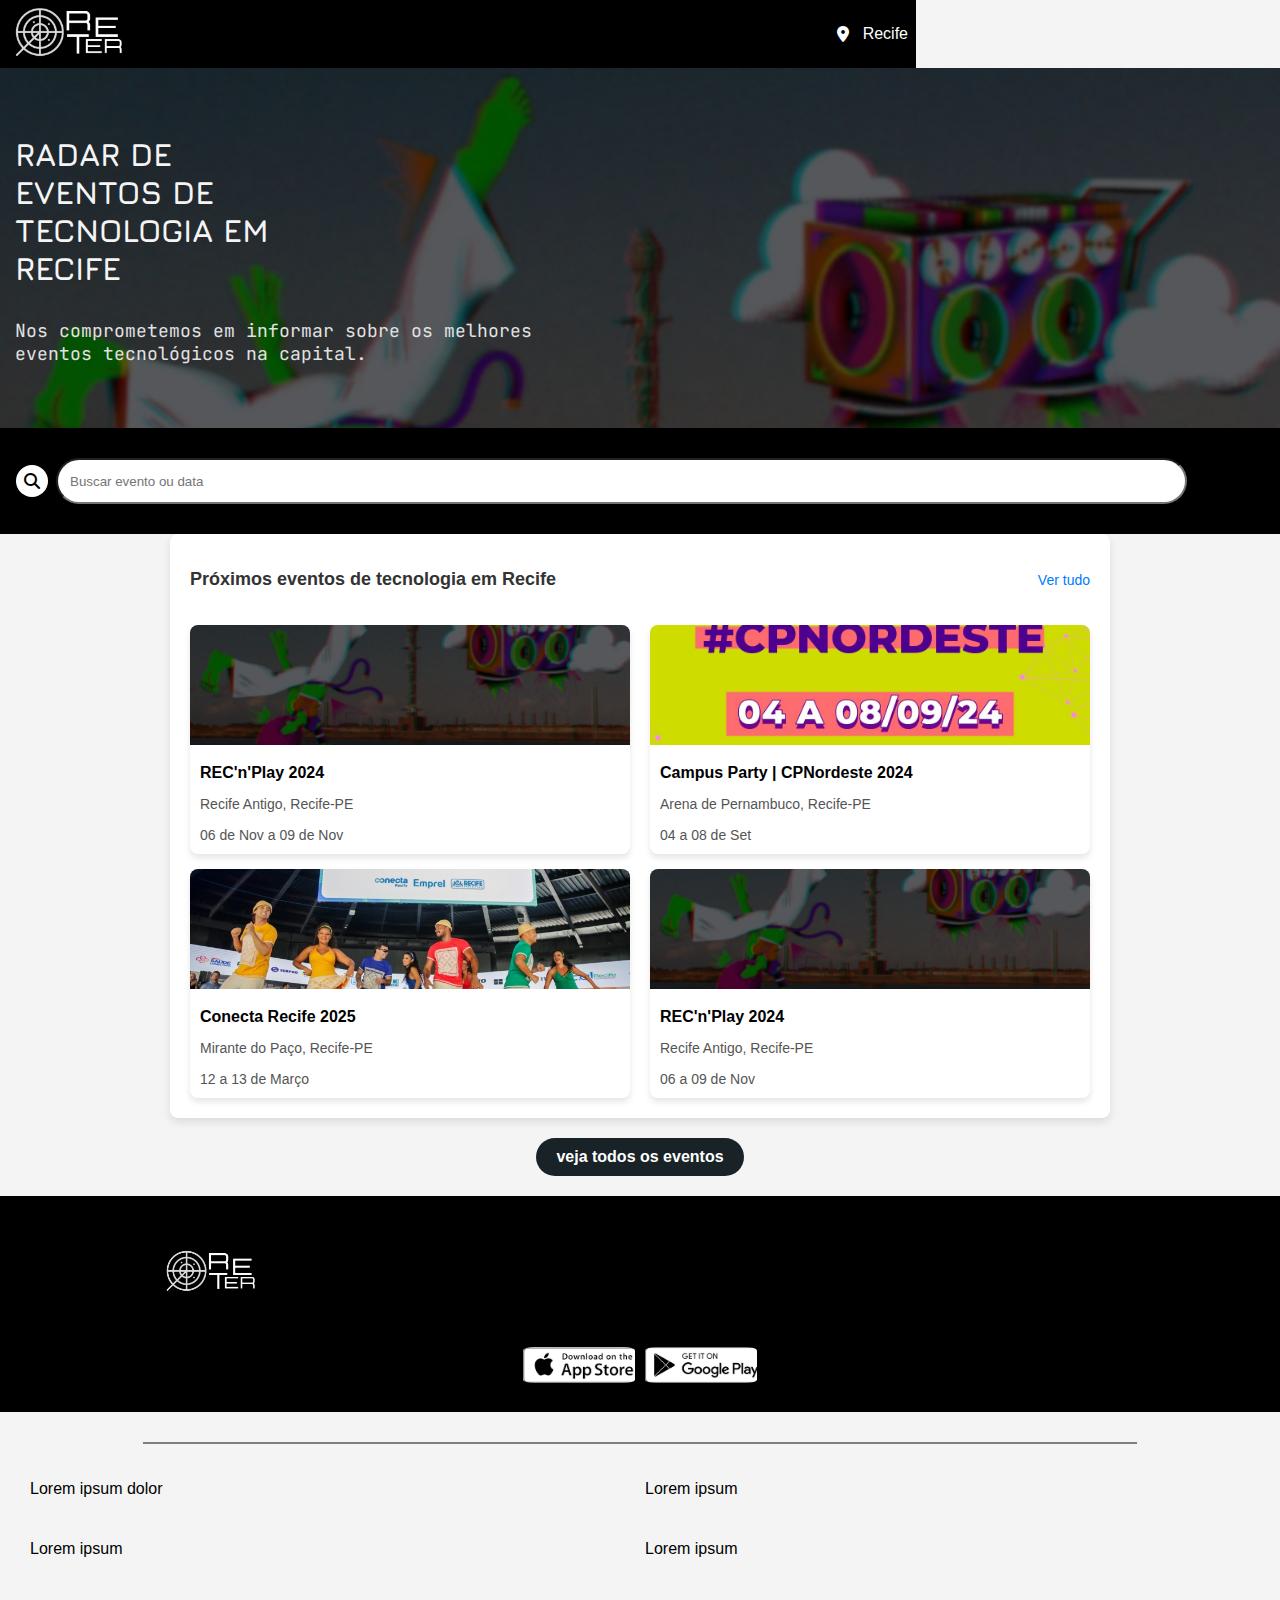
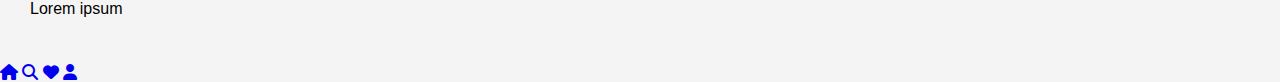
==== index.html @ 5465d0f9 "oiteamo" ====
<!DOCTYPE html>
<html lang="pt-br">
<head>
    <meta charset="UTF-8">
    <meta name="viewport" content="width=device-width, initial-scale=1.0">
    <link rel="icon" href="./img/logo.png">
    <link rel="stylesheet" href="style.css">
    <link rel="stylesheet" href="https://cdnjs.cloudflare.com/ajax/libs/font-awesome/6.5.1/css/all.min.css">
    <title>App</title>
</head>
<body>
    <div class="navbar">
        <div class="logo">
            <img src="./img/logo.png" alt="Logo">
        </div>
        <div class="location">
            <i class="fa-solid fa-location-dot"></i>
            <span>Recife</span>
        </div>
    </div>

    <header class="header">
            <h1>Radar de<br>Eventos de<br> Tecnologia em<br> Recife
            </h1>
            <p>Nos comprometemos em informar sobre os melhores<br>eventos tecnológicos na capital.</p>

        </header>

        <div id="container">
            <div class="input-group">
              <div class="input-icon">
                 <i class="fa-solid fa-magnifying-glass"></i>
             </div>
             
             <input id="search" 
             type="text" 
             class="input-field" 
             placeholder="Buscar evento ou data">
         </div>
        
             <section class="eventos">
                 <div class="titulo">
                     <h2>Próximos eventos de tecnologia em Recife</h2>
                     <a href="#">Ver tudo</a>
                 </div>
                 <div class="eventos-container">
                     <div class="card">
                         <img src="./img/rec.jpeg" alt="REC'n'Play 2024">
                         <div class="info">
                             <h3>REC'n'Play 2024</h3>
                             <p>Recife Antigo, Recife-PE</p>
                             <span>06 de Nov a 09 de Nov</span>
                         </div>
                     </div>
                     <div class="card">
                         <img src="./img/cpb.jpg" alt="Campus Party | CPNordeste 2024">
                         <div class="info">
                             <h3>Campus Party | CPNordeste 2024</h3>
                             <p>Arena de Pernambuco, Recife-PE</p>
                             <span>04 a 08 de Set</span>
                         </div>
                     </div>
                     <div class="card">
                         <img src="./img/cnr.jpg" alt="Conecta Recife 2025">
                         <div class="info">
                             <h3>Conecta Recife 2025</h3>
                             <p>Mirante do Paço, Recife-PE</p>
                             <span>12 a 13 de Março</span>
                         </div>
                     </div>
                     <div class="card">
                         <img src="./img/rec.jpeg" alt="REC'n'Play 2024">
                         <div class="info">
                             <h3>REC'n'Play 2024</h3>
                             <p>Recife Antigo, Recife-PE</p>
                             <span> 06 a 09 de Nov</span>
                         </div>
                     </div>
                 </div>
             </section>

             <a href="#" class="botao">veja todos os eventos</a>

    <main class="topo">
        <img src="./img/logofooter.png" alt="Logo">
        <p>BAIXE O APP</p>
        <div class="botoes">
            <button class="botoes__app-store"></button> 
            <button class="botoes__play-store"></button>
        </div>
    </main>


    <section class="conteudo">
        <hr>
        <div class="grid">
            <p>Lorem ipsum dolor</p> <p>Lorem ipsum</p>
            <p>Lorem ipsum</p> <p>Lorem ipsum</p>
            <p>Lorem ipsum</p>
        </div>
    </section>

    <footer class="footer-a">
        <a href="#"><i class="fa-solid fa-house"></i></a>
        <a href="#"><i class="fa-solid fa-magnifying-glass"></i></a>
        <a href="#"><i class="fa-solid fa-heart"></i></a>
        <a href="#"><i class="fa-solid fa-user"></i></a>
    </footer>
      
        <script src="./script.js"></script>
</body>
</html>
---- style.css ----
@import url('https://fonts.googleapis.com/css2?family=Jura:wght@300..700&display=swap');

@import url('https://fonts.googleapis.com/css2?family=JetBrains+Mono:ital,wght@0,100..800;1,100..800&family=Josefin+Sans:ital,wght@0,100..700;1,100..700&family=Jura:wght@300..700&family=Share+Tech+Mono&family=Zilla+Slab:ital,wght@0,300;0,400;0,500;0,600;0,700;1,300;1,400;1,500;1,600;1,700&display=swap');

;

*{
    margin: 0;
    padding: 0;
    box-sizing: border-box;
}

body {
    margin: 0;
    font-family: Arial, sans-serif;
    background-color: #f4f4f4;
    min-height: 100%;
}
.navbar {
    display: flex;
    justify-content: space-between;
    align-items: center;
    background-color: black;
    padding: 0px 8px;
    max-width: 100svh;
}
.logo {
    display: flex;
    align-items: center;
    color: white;
    font-size: 24px;
    font-weight: bold;
}
.logo img {
    width: 120px;
    margin-right: 10px;
}
.location {
    display: flex;
    align-items: center;
    justify-content: space-between;
    color: white;
    font-size: 16px;
}
.location i {
    width: 18px;
    margin-right: 8px;
}

.header{
    position: relative;
    width: 100%;
    display: flex;
    flex-direction: column;
    justify-content: center;
    align-items: flex-start;
    text-align: center;
    padding: 0;
    overflow: hidden;
    background: url(./img/rec.jpeg);
    background-size: cover;
    height: 40svh;
    color: #0000;
}

.header h1 {
    font-size: 32px;
    font-weight: bold;
    font-family: "Jura", serif ;
    text-transform: uppercase;
    text-align: left;
    color: #f4f4f4;
    padding-left: 15px;
}
.header p {
    font-size: 18px;
    margin-top: 10px;
    font-family: "JetBrains Mono", serif;
    color:#E1E1E1;
    padding-left: 15px;
    text-align: left;
}

.item-image img{
    width: 100px;
    height: 120px;
    object-fit: cover;
    border-radius: 8px;
}

.input-group{
    display: flex;
    align-items: center;
    background-color: black;
    padding: 8px 16px 8px 16px;
    gap: 8px;
    height: 10vh;
}

.input-icon{
    display: flex;
    align-items:center ;
    justify-content: center;
    border-radius: 100%;
    min-width: 32px;
    min-height: 32px;
    background-color: white;
    color: black;
}

.input-field{
    width: 90%;
    height: 40px;
    border-radius: 200px;
}

.input-field::placeholder{
    padding-left: 10px;
}

.input-field:focus{
    outline: none;
}

.eventos {
    max-width: 900px;
    margin: auto;
    background: #fff;
    padding: 20px;
    border-radius: 8px;
    box-shadow: 0px 4px 8px rgba(0, 0, 0, 0.1);
}

.titulo {
    display: flex;
    justify-content: space-between;
    align-items: center;
    margin-bottom: 20px;
}

.titulo h2 {
    font-size: 18px;
    color: #333;
}

.titulo a {
    text-decoration: none;
    color: #007bff;
    font-size: 14px;
}

.eventos-container {
    display: flex;
    flex-wrap: wrap;
    gap: 15px;
    justify-content: space-between;
}

.card {
    background: white;
    border-radius: 8px;
    overflow: hidden;
    width: calc(50% - 10px);
    box-shadow: 0px 4px 6px rgba(0, 0, 0, 0.1);
}

.card img {
    width: 100%;
    height: 120px;
    object-fit: cover;
}

.info {
    padding: 10px;
}

.info h3 {
    font-size: 16px;
    margin: 5px 0;
}

.info p, .info span {
    font-size: 14px;
    color: #555;
}


.botao {
    display: flex;
    background-color: #192226; /* Cor escura do botão */
    color: white; /* Cor do texto */
    padding: 10px 20px; /* Espaçamento interno */
    border-radius: 20px; /* Bordas arredondadas */
    text-align: center;
    text-decoration: none;
    font-weight: bold;
    margin-top: 20px; /* Espaçamento acima */
    width: fit-content;
    margin: 20px auto; /* Centraliza o botão */
    position: relative;
    justify-content: center;
    align-items: center;
    }

    
    main {
        padding: 20px;
        color: black;
        background-color: black;
    }
    
    main img {
        width: 100px;
        position: relative;
        left: 15svh;
        padding: 10px 5px;
        top:2svh;
    }
   

        .botoes {
            display: flex;
            justify-content: center;
            gap: 10px; 
            height: 5svh;
        }
        
        .botoes__app-store{
            background-image: url(./img/app-store.png);
            background-size: cover;
            width: 12.4svh;
            height: 4svh;
            border: none;
            border-radius: 10%;
        }

        .botoes__play-store {
            background-image: url(./img/play-store.png);
            background-size: cover;
            width: 12.4svh;
            height: 4svh;
            border: none;
            border-radius: 10%;
        }
    
        
    .conteudo {
        padding: 20px;
    }
    
    hr {
        border: 0.5px solid gray;
        width: 80%;
        margin: 10px auto;
    }
    
    .grid {
        display: grid;
        grid-template-columns: 1fr 1fr;
        gap: 10px;
        justify-content: center;
        padding: 10px;
    }
    
    footera {
        color: ;
        font-size: 24px; /* Tamanho do ícone */
        text-decoration: none;
    }
    
    footer a i {
        transition: color 0.3s;
    }
    
    footer a:hover i {
        color: #ccc; /* Efeito de hover */
    }
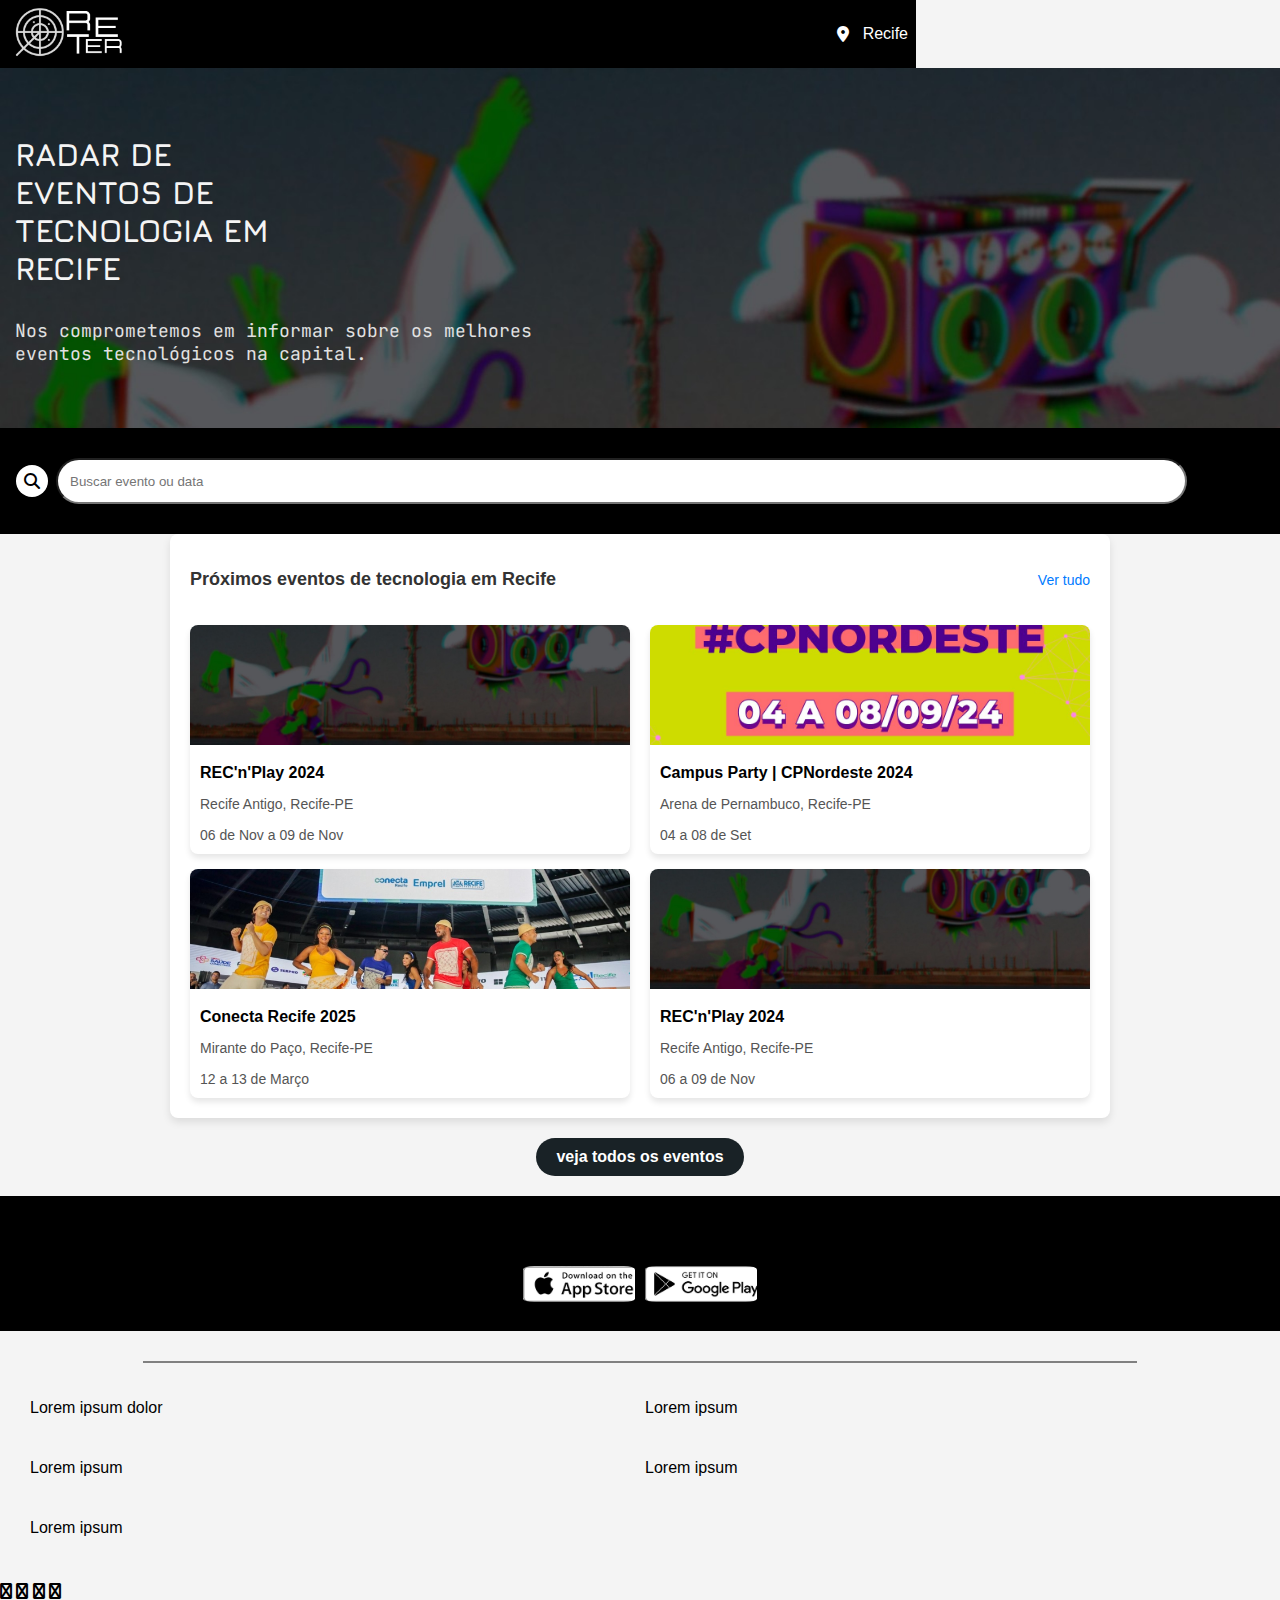
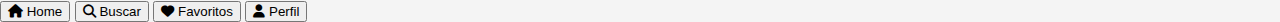
==== commit c6c0074f: "Update index.html" ====
--- a/index.html
+++ b/index.html
@@ -82,7 +82,6 @@
              <a href="#" class="botao">veja todos os eventos</a>
 
     <main class="topo">
-        <img src="./img/logofooter.png" alt="Logo">
         <p>BAIXE O APP</p>
         <div class="botoes">
             <button class="botoes__app-store"></button> 
@@ -100,13 +99,21 @@
         </div>
     </section>
 
-    <footer class="footer-a">
-        <a href="#"><i class="fa-solid fa-house"></i></a>
-        <a href="#"><i class="fa-solid fa-magnifying-glass"></i></a>
-        <a href="#"><i class="fa-solid fa-heart"></i></a>
-        <a href="#"><i class="fa-solid fa-user"></i></a>
+    <footer>
+        <div class="icons">
+            <i class="fas fa-facebook"></i>
+            <i class="fas fa-twitter"></i>
+            <i class="fas fa-instagram"></i>
+            <i class="fas fa-linkedin"></i>
+        </div>
+        <div class="buttons">
+            <button><i class="fas fa-home"></i> Home</button>
+            <button><i class="fas fa-search"></i> Buscar</button>
+            <button><i class="fas fa-heart"></i> Favoritos</button>
+            <button><i class="fas fa-user"></i> Perfil</button>
+        </div>
     </footer>
       
         <script src="./script.js"></script>
 </body>
-</html>+</html>
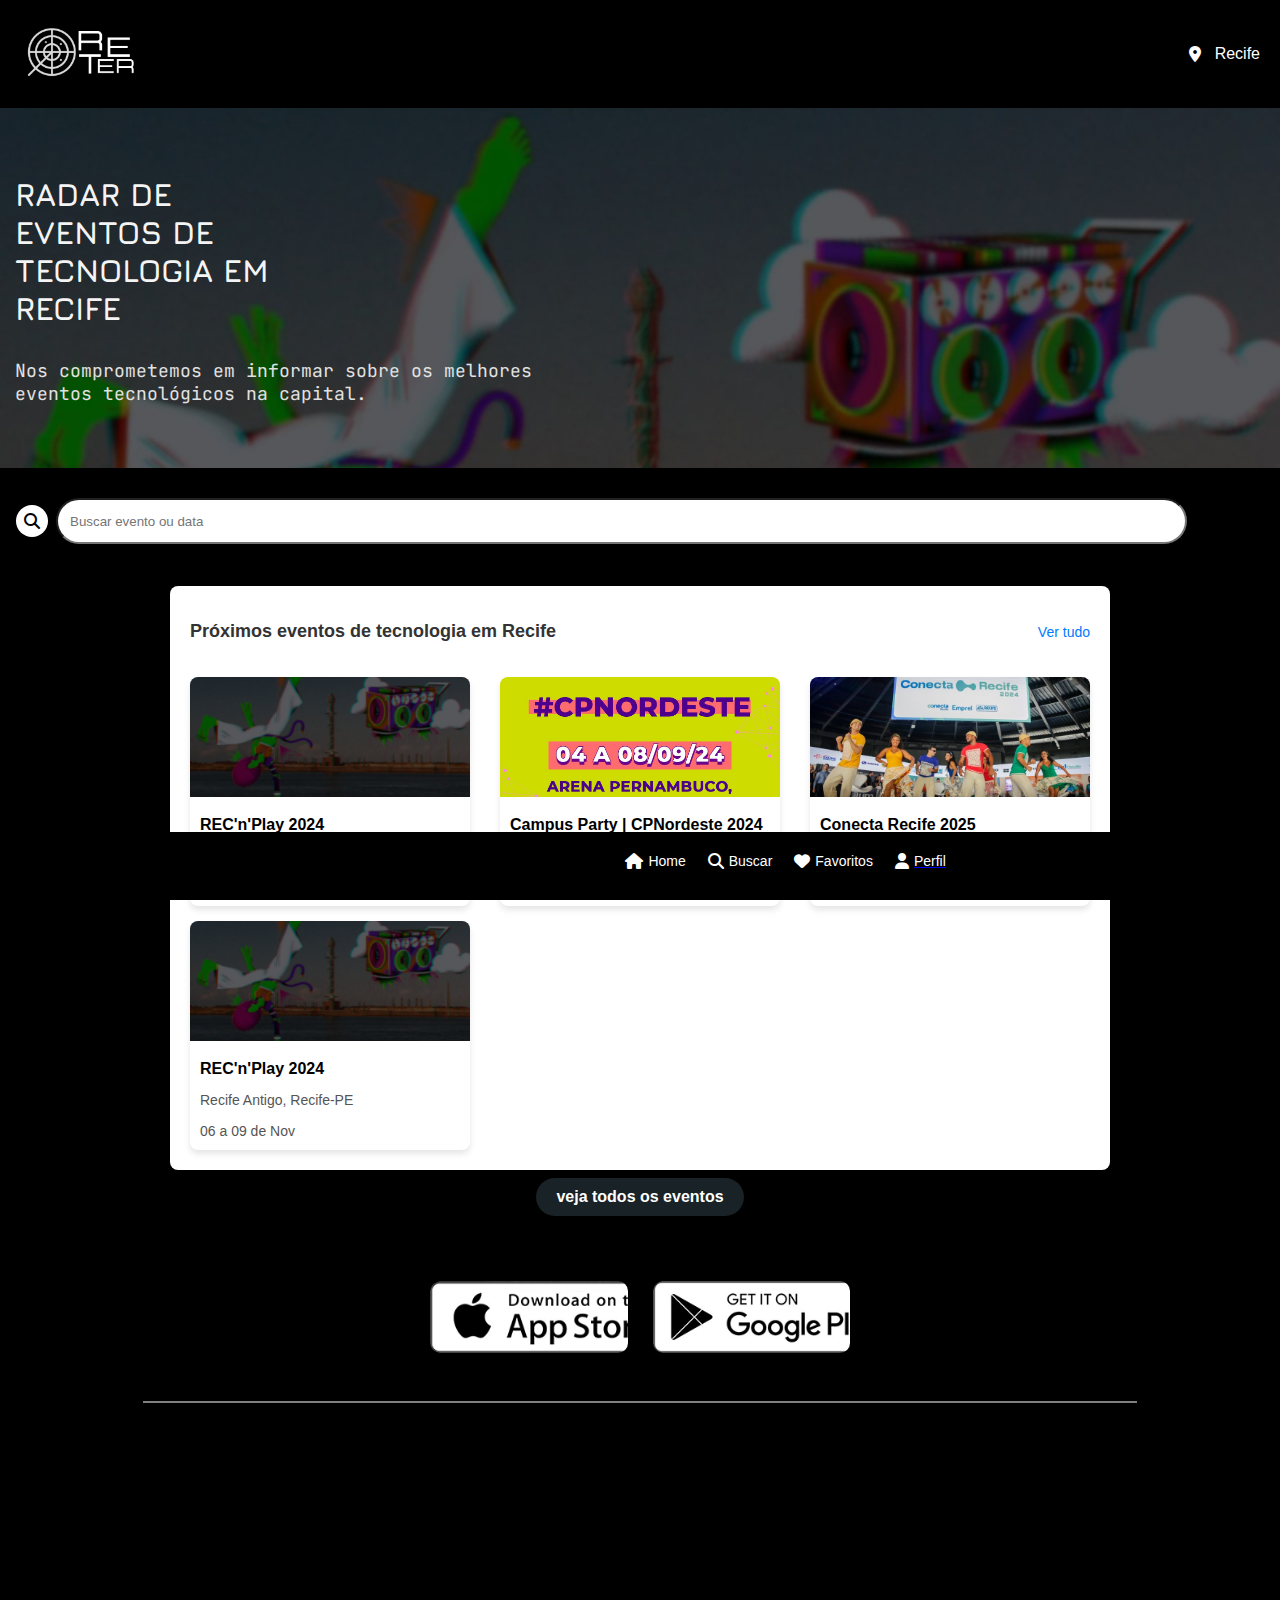
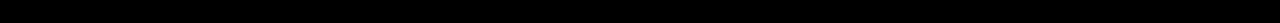
==== commit dfd9e421: "ajustar tela der login" ====
--- a/index.html
+++ b/index.html
@@ -6,7 +6,7 @@
     <link rel="icon" href="./img/logo.png">
     <link rel="stylesheet" href="style.css">
     <link rel="stylesheet" href="https://cdnjs.cloudflare.com/ajax/libs/font-awesome/6.5.1/css/all.min.css">
-    <title>App</title>
+    <title> Reter App</title>
 </head>
 <body>
     <div class="navbar">
@@ -110,7 +110,7 @@
             <button><i class="fas fa-home"></i> Home</button>
             <button><i class="fas fa-search"></i> Buscar</button>
             <button><i class="fas fa-heart"></i> Favoritos</button>
-            <button><i class="fas fa-user"></i> Perfil</button>
+            <a href="./login/login.html"><button ><i class="fas fa-user"></i> Perfil</button></a>
         </div>
     </footer>
       
--- a/style.css
+++ b/style.css
@@ -13,16 +13,18 @@
 body {
     margin: 0;
     font-family: Arial, sans-serif;
-    background-color: #f4f4f4;
+    background-color: #000000;
     min-height: 100%;
 }
 .navbar {
+    width:100%;
     display: flex;
     justify-content: space-between;
     align-items: center;
     background-color: black;
-    padding: 0px 8px;
-    max-width: 100svh;
+    padding: 10px 20px;
+    box-sizing: border-box;
+    max-width: 100%;
 }
 .logo {
     display: flex;
@@ -31,10 +33,12 @@
     font-size: 24px;
     font-weight: bold;
 }
+
 .logo img {
     width: 120px;
     margin-right: 10px;
 }
+
 .location {
     display: flex;
     align-items: center;
@@ -129,6 +133,8 @@
     padding: 20px;
     border-radius: 8px;
     box-shadow: 0px 4px 8px rgba(0, 0, 0, 0.1);
+    position: relative;
+    top: 12px;
 }
 
 .titulo {
@@ -209,13 +215,7 @@
         background-color: black;
     }
     
-    main img {
-        width: 100px;
-        position: relative;
-        left: 15svh;
-        padding: 10px 5px;
-        top:2svh;
-    }
+
    
 
         .botoes {
@@ -228,19 +228,19 @@
         .botoes__app-store{
             background-image: url(./img/app-store.png);
             background-size: cover;
-            width: 12.4svh;
+            width: 13.4svh;
             height: 4svh;
             border: none;
-            border-radius: 10%;
+            border-radius: 10px;
         }
 
         .botoes__play-store {
             background-image: url(./img/play-store.png);
             background-size: cover;
-            width: 12.4svh;
+            width: 13.4svh;
             height: 4svh;
             border: none;
-            border-radius: 10%;
+            border-radius: 10px;
         }
     
         
@@ -262,20 +262,126 @@
         padding: 10px;
     }
     
-    footera {
-        color: ;
-        font-size: 24px; /* Tamanho do ícone */
+    footer {
+        position: fixed;
+        bottom: 0;
+        left: 0;
+        width: 100%;
+        background-color: black;
+        font-size: 24px; 
         text-decoration: none;
-    }
-    
-    footer a i {
-        transition: color 0.3s;
-    }
-    
-    footer a:hover i {
-        color: #ccc; /* Efeito de hover */
-    }
-    
-    
-
-
+        justify-content: space-evenly;
+        display: flex;
+        gap: 30px;
+        padding: 20px;
+
+    }
+
+    .icons {
+        display: flex;
+        gap: 15px;
+        font-size: 2px;
+        position: relative;
+        justify-content: space-evenly;
+    }
+    
+    .buttons {
+        display: flex;
+        position: relative;
+        justify-content: space-evenly;
+        gap: 10px;
+        margin-top: 10px;
+        right: 60px;
+    }
+    
+    button {
+        background-color: black;
+        color: white;
+        border: none;
+        border-radius: 5px;
+        display: flex;
+        align-items: center;
+        gap: 5px;
+        font-size: 14px;
+        cursor: pointer;
+        position: relative;
+        bottom: 10px;
+        justify-content: space-evenly;
+    }
+    
+    button i {
+        font-size: 16px;
+    }
+
+    @media (min-width: 901px) {
+        .navbar {
+            padding: 20px;
+            ;
+        }
+    
+        .logo img {
+            width: 120px;
+        }
+    
+        .header h1 {
+            font-size: 32px;
+        }
+    
+        .header p {
+            font-size: 18px;
+        }
+    
+        .eventos-container {
+            flex-wrap: wrap;
+        }
+    
+        .card {
+            width: calc(33.33% - 20px); 
+        }
+    
+        .botoes {
+            gap: 25px;
+        }
+    
+        .botoes__app-store, .botoes__play-store {
+            width: 15.4vw; 
+            height: 8svh;
+            position: relative;
+            bottom: 2vw
+            
+        }
+        .footer {
+            position: fixed; 
+            bottom: 0;
+            width: 100%;
+            background-color: black;
+            color: white;
+            display: flex;
+            justify-content: space-evenly;
+            padding: 25px 0;
+        }
+        
+        .footer .icons {
+            font-size: 2.5rem; 
+        }
+        
+        .footer .buttons {
+            display: flex;
+            gap: 25px;
+        }
+        
+        .footer button {
+            font-size: 16px;
+            padding: 10px 20px;
+            }
+        
+        .main {
+            padding: 40px;
+            text-align: left;
+        }
+        
+        main img {
+            width: 150px; 
+            }
+        }
+
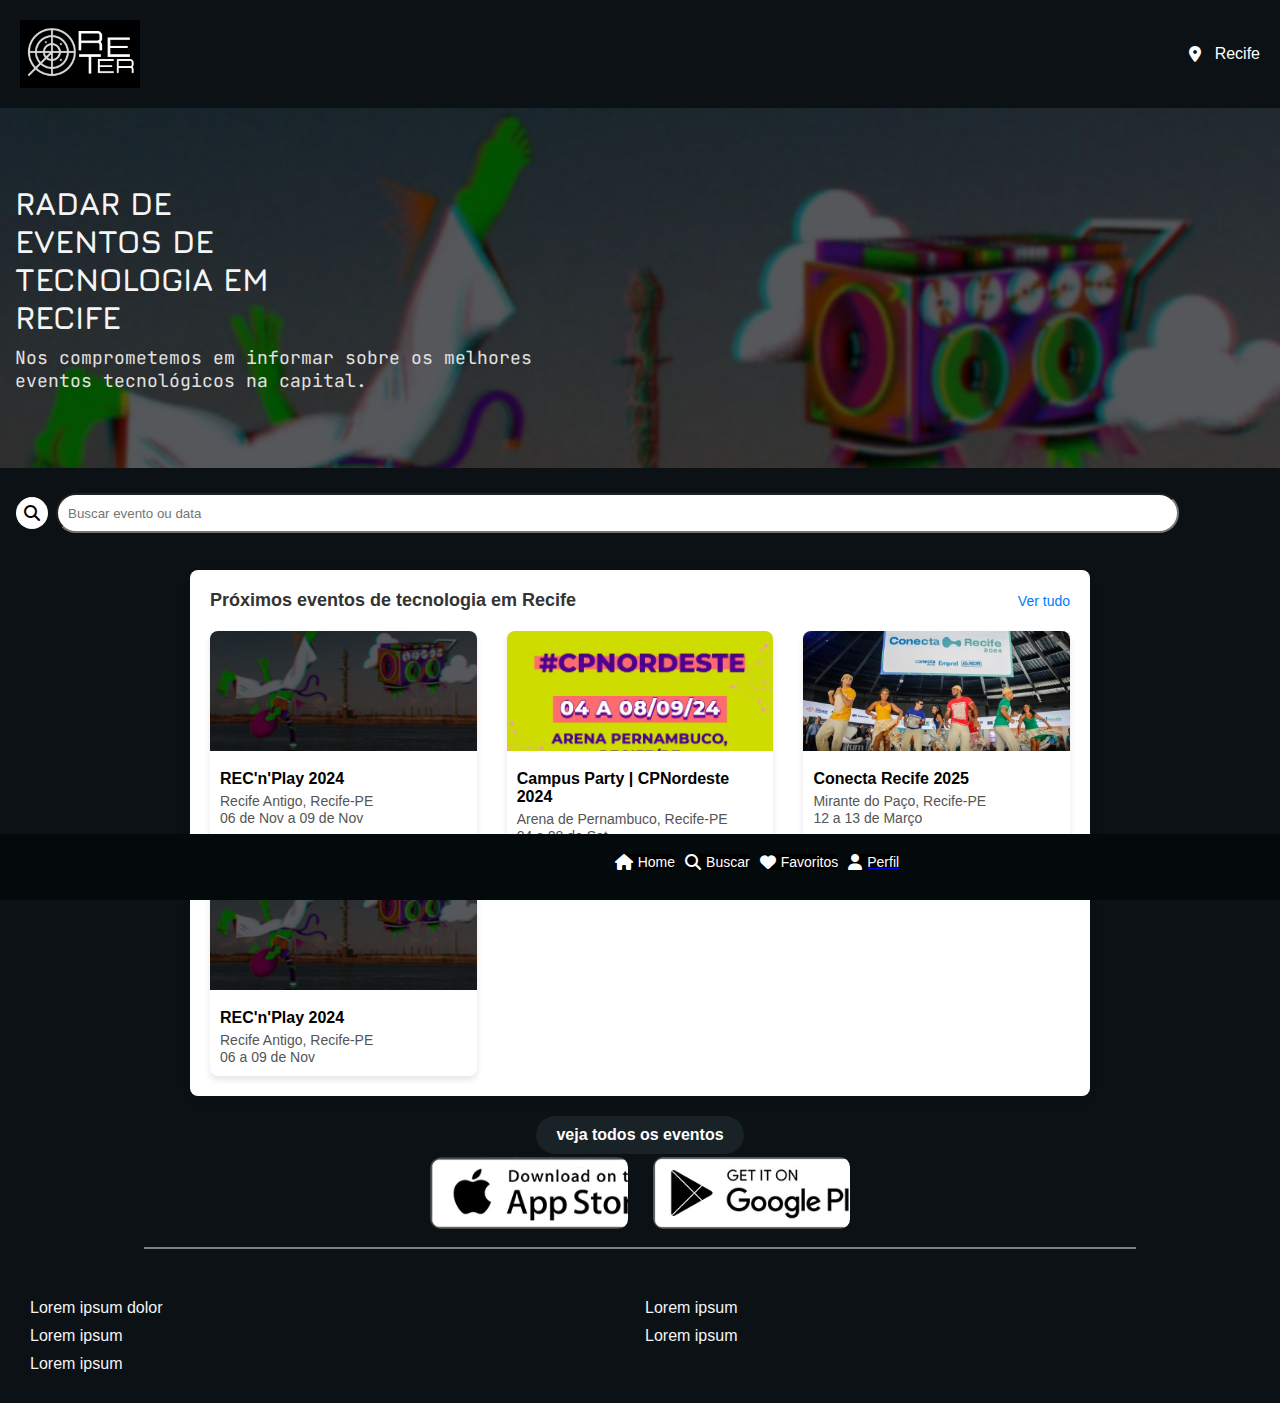
==== commit 4e9e2c14: "mobile app" ====
--- a/index.html
+++ b/index.html
@@ -82,7 +82,6 @@
              <a href="#" class="botao">veja todos os eventos</a>
 
     <main class="topo">
-        <p>BAIXE O APP</p>
         <div class="botoes">
             <button class="botoes__app-store"></button> 
             <button class="botoes__play-store"></button>
--- a/style.css
+++ b/style.css
@@ -1,387 +1,380 @@
-@import url('https://fonts.googleapis.com/css2?family=Jura:wght@300..700&display=swap');
-
-@import url('https://fonts.googleapis.com/css2?family=JetBrains+Mono:ital,wght@0,100..800;1,100..800&family=Josefin+Sans:ital,wght@0,100..700;1,100..700&family=Jura:wght@300..700&family=Share+Tech+Mono&family=Zilla+Slab:ital,wght@0,300;0,400;0,500;0,600;0,700;1,300;1,400;1,500;1,600;1,700&display=swap');
-
-;
-
-*{
-    margin: 0;
-    padding: 0;
-    box-sizing: border-box;
+@import url("https://fonts.googleapis.com/css2?family=Jura:wght@300..700&display=swap");
+
+@import url("https://fonts.googleapis.com/css2?family=JetBrains+Mono:ital,wght@0,100..800;1,100..800&family=Josefin+Sans:ital,wght@0,100..700;1,100..700&family=Jura:wght@300..700&family=Share+Tech+Mono&family=Zilla+Slab:ital,wght@0,300;0,400;0,500;0,600;0,700;1,300;1,400;1,500;1,600;1,700&display=swap");
+
+* {
+  margin: 0;
+  padding: 0;
+  box-sizing: border-box;
 }
 
 body {
-    margin: 0;
-    font-family: Arial, sans-serif;
-    background-color: #000000;
-    min-height: 100%;
+  margin: 0;
+  font-family: Arial, sans-serif;
+  background-color: #0b1114;
+  min-height: 100%;
 }
 .navbar {
-    width:100%;
+  width: 100%;
+  display: flex;
+  justify-content: space-between;
+  align-items: center;
+  background-color: #0b1114;
+  padding: 10px 20px;
+  box-sizing: border-box;
+  max-width: 100%;
+}
+.logo {
+  display: flex;
+  align-items: center;
+  color: white;
+  font-size: 24px;
+  font-weight: bold;
+}
+
+.logo img {
+  width: 120px;
+  margin-right: 10px;
+}
+
+.location {
+  display: flex;
+  align-items: center;
+  justify-content: space-between;
+  color: white;
+  font-size: 16px;
+}
+.location i {
+  width: 18px;
+  margin-right: 8px;
+}
+
+.header {
+  position: relative;
+  width: 100%;
+  display: flex;
+  flex-direction: column;
+  justify-content: center;
+  align-items: flex-start;
+  text-align: center;
+  padding: 0;
+  overflow: hidden;
+  background: url(./img/rec.jpeg);
+  background-size: cover;
+  height: 40svh;
+  color: #0000;
+}
+
+.header h1 {
+  font-size: 32px;
+  font-weight: bold;
+  font-family: "Jura", serif;
+  text-transform: uppercase;
+  text-align: left;
+  color: #f4f4f4;
+  padding-left: 15px;
+}
+.header p {
+  font-size: 18px;
+  margin-top: 10px;
+  font-family: "JetBrains Mono", serif;
+  color: #e1e1e1;
+  padding-left: 15px;
+  text-align: left;
+}
+
+.item-image img {
+  width: 100px;
+  height: 120px;
+  object-fit: cover;
+  border-radius: 8px;
+}
+
+.input-group {
+  display: flex;
+  align-items: center;
+  background-color: #0b1114;
+  padding: 8px 16px 8px 16px;
+  gap: 8px;
+  height: 10vh;
+}
+
+.input-icon {
+  display: flex;
+  align-items: center;
+  justify-content: center;
+  border-radius: 100%;
+  min-width: 32px;
+  min-height: 32px;
+  background-color: white;
+  color: black;
+}
+
+.input-field {
+  width: 90%;
+  height: 40px;
+  border-radius: 200px;
+}
+
+.input-field::placeholder {
+  padding-left: 10px;
+}
+
+.input-field:focus {
+  outline: none;
+}
+
+.eventos {
+  max-width: 900px;
+  margin: auto;
+  background: #fff;
+  padding: 20px;
+  border-radius: 8px;
+  box-shadow: 0px 4px 8px rgba(0, 0, 0, 0.1);
+  position: relative;
+  top: 12px;
+}
+
+.titulo {
+  display: flex;
+  justify-content: space-between;
+  align-items: center;
+  margin-bottom: 20px;
+}
+
+.titulo h2 {
+  font-size: 18px;
+  color: #333;
+}
+
+.titulo a {
+  text-decoration: none;
+  color: #007bff;
+  font-size: 14px;
+}
+
+.eventos-container {
+  display: flex;
+  flex-wrap: wrap;
+  gap: 15px;
+  justify-content: space-between;
+}
+
+.card {
+  background: white;
+  border-radius: 8px;
+  overflow: hidden;
+  width: calc(50% - 10px);
+  box-shadow: 0px 4px 6px rgba(0, 0, 0, 0.1);
+}
+
+.card img {
+  width: 100%;
+  height: 120px;
+  object-fit: cover;
+}
+
+.info {
+  padding: 10px;
+}
+
+.info h3 {
+  font-size: 16px;
+  margin: 5px 0;
+}
+
+.info p,
+.info span {
+  font-size: 14px;
+  color: #555;
+}
+
+.botao {
+  display: flex;
+  background-color: #192226; /* Cor escura do botão */
+  color: white; /* Cor do texto */
+  padding: 10px 20px; /* Espaçamento interno */
+  border-radius: 20px; /* Bordas arredondadas */
+  text-align: center;
+  text-decoration: none;
+  font-weight: bold;
+  margin-top: 20px; /* Espaçamento acima */
+  width: fit-content;
+  margin: 20px auto; /* Centraliza o botão */
+  position: relative;
+  justify-content: center;
+  align-items: center;
+  top: 12px;
+}
+
+main {
+  padding: 20px;
+  color: black;
+  background-color: #0b1114;
+}
+
+.botoes {
+  display: flex;
+  justify-content: center;
+  gap: 10px;
+  height: 5svh;
+}
+
+.botoes__app-store {
+  background-image: url(./img/app-store.png);
+  background-size: cover;
+  width: 13.4svh;
+  height: 4svh;
+  border: none;
+  border-radius: 10px;
+}
+
+.botoes__play-store {
+  background-image: url(./img/play-store.png);
+  background-size: cover;
+  width: 13.4svh;
+  height: 4svh;
+  border: none;
+  border-radius: 10px;
+}
+
+.conteudo {
+  padding: 20px;
+}
+
+hr {
+  border: 0.5px solid gray;
+  width: 80%;
+  margin: 10px auto;
+  position:relative;
+  bottom:30px
+}
+
+.grid {
+  display: grid;
+  grid-template-columns: 1fr 1fr;
+  gap: 10px;
+  justify-content: center;
+  padding: 10px;
+  color: #f4f4f4;
+}
+
+footer {
+  position: fixed;
+  bottom: 0;
+  left: 0;
+  width: 100%;
+  background-color: #04090b;
+  font-size: 24px;
+  text-decoration: none;
+  justify-content: space-evenly;
+  display: flex;
+  padding: 20px;
+}
+
+.icons {
+  display: flex;
+  gap: 15px;
+  font-size: 2px;
+  position: relative;
+  justify-content: space-evenly;
+}
+
+.buttons {
+  display: flex;
+  position: relative;
+  justify-content: space-evenly;
+  gap: 10px;
+  margin-top: 10px;
+  right: 60px;
+}
+
+button {
+  background-color: black;
+  color: white;
+  border: none;
+  border-radius: 5px;
+  display: flex;
+  align-items: center;
+  gap: 5px;
+  font-size: 14px;
+  cursor: pointer;
+  position: relative;
+  bottom: 10px;
+  justify-content: space-evenly;
+}
+
+button i {
+  font-size: 16px;
+}
+
+@media (min-width: 901px) {
+  .navbar {
+    padding: 20px;
+  }
+
+  .logo img {
+    width: 120px;
+  }
+
+  .header h1 {
+    font-size: 32px;
+  }
+
+  .header p {
+    font-size: 18px;
+  }
+
+  .eventos-container {
+    flex-wrap: wrap;
+  }
+
+  .card {
+    width: calc(33.33% - 20px);
+  }
+
+  .botoes {
+    gap: 25px;
+  }
+
+  .botoes__app-store,
+  .botoes__play-store {
+    width: 15.4vw;
+    height: 8svh;
+    position: relative;
+    bottom: 2vw;
+  }
+  .footer {
+    position: fixed;
+    bottom: 0;
+    width: 100%;
+    background-color: black;
+    color: white;
     display: flex;
-    justify-content: space-between;
-    align-items: center;
-    background-color: black;
+    justify-content: space-evenly;
+    padding: 25px 0;
+  }
+
+  .footer .icons {
+    font-size: 2.5rem;
+  }
+
+  .footer .buttons {
+    display: flex;
+    gap: 25px;
+  }
+
+  .footer button {
+    font-size: 16px;
     padding: 10px 20px;
-    box-sizing: border-box;
-    max-width: 100%;
-}
-.logo {
-    display: flex;
-    align-items: center;
-    color: white;
-    font-size: 24px;
-    font-weight: bold;
-}
-
-.logo img {
-    width: 120px;
-    margin-right: 10px;
-}
-
-.location {
-    display: flex;
-    align-items: center;
-    justify-content: space-between;
-    color: white;
-    font-size: 16px;
-}
-.location i {
-    width: 18px;
-    margin-right: 8px;
-}
-
-.header{
-    position: relative;
-    width: 100%;
-    display: flex;
-    flex-direction: column;
-    justify-content: center;
-    align-items: flex-start;
-    text-align: center;
-    padding: 0;
-    overflow: hidden;
-    background: url(./img/rec.jpeg);
-    background-size: cover;
-    height: 40svh;
-    color: #0000;
-}
-
-.header h1 {
-    font-size: 32px;
-    font-weight: bold;
-    font-family: "Jura", serif ;
-    text-transform: uppercase;
+  }
+
+  .main {
+    padding: 40px;
     text-align: left;
-    color: #f4f4f4;
-    padding-left: 15px;
-}
-.header p {
-    font-size: 18px;
-    margin-top: 10px;
-    font-family: "JetBrains Mono", serif;
-    color:#E1E1E1;
-    padding-left: 15px;
-    text-align: left;
-}
-
-.item-image img{
-    width: 100px;
-    height: 120px;
-    object-fit: cover;
-    border-radius: 8px;
-}
-
-.input-group{
-    display: flex;
-    align-items: center;
-    background-color: black;
-    padding: 8px 16px 8px 16px;
-    gap: 8px;
-    height: 10vh;
-}
-
-.input-icon{
-    display: flex;
-    align-items:center ;
-    justify-content: center;
-    border-radius: 100%;
-    min-width: 32px;
-    min-height: 32px;
-    background-color: white;
-    color: black;
-}
-
-.input-field{
-    width: 90%;
-    height: 40px;
-    border-radius: 200px;
-}
-
-.input-field::placeholder{
-    padding-left: 10px;
-}
-
-.input-field:focus{
-    outline: none;
-}
-
-.eventos {
-    max-width: 900px;
-    margin: auto;
-    background: #fff;
-    padding: 20px;
-    border-radius: 8px;
-    box-shadow: 0px 4px 8px rgba(0, 0, 0, 0.1);
-    position: relative;
-    top: 12px;
-}
-
-.titulo {
-    display: flex;
-    justify-content: space-between;
-    align-items: center;
-    margin-bottom: 20px;
-}
-
-.titulo h2 {
-    font-size: 18px;
-    color: #333;
-}
-
-.titulo a {
-    text-decoration: none;
-    color: #007bff;
-    font-size: 14px;
-}
-
-.eventos-container {
-    display: flex;
-    flex-wrap: wrap;
-    gap: 15px;
-    justify-content: space-between;
-}
-
-.card {
-    background: white;
-    border-radius: 8px;
-    overflow: hidden;
-    width: calc(50% - 10px);
-    box-shadow: 0px 4px 6px rgba(0, 0, 0, 0.1);
-}
-
-.card img {
-    width: 100%;
-    height: 120px;
-    object-fit: cover;
-}
-
-.info {
-    padding: 10px;
-}
-
-.info h3 {
-    font-size: 16px;
-    margin: 5px 0;
-}
-
-.info p, .info span {
-    font-size: 14px;
-    color: #555;
-}
-
-
-.botao {
-    display: flex;
-    background-color: #192226; /* Cor escura do botão */
-    color: white; /* Cor do texto */
-    padding: 10px 20px; /* Espaçamento interno */
-    border-radius: 20px; /* Bordas arredondadas */
-    text-align: center;
-    text-decoration: none;
-    font-weight: bold;
-    margin-top: 20px; /* Espaçamento acima */
-    width: fit-content;
-    margin: 20px auto; /* Centraliza o botão */
-    position: relative;
-    justify-content: center;
-    align-items: center;
-    }
-
-    
-    main {
-        padding: 20px;
-        color: black;
-        background-color: black;
-    }
-    
-
-   
-
-        .botoes {
-            display: flex;
-            justify-content: center;
-            gap: 10px; 
-            height: 5svh;
-        }
-        
-        .botoes__app-store{
-            background-image: url(./img/app-store.png);
-            background-size: cover;
-            width: 13.4svh;
-            height: 4svh;
-            border: none;
-            border-radius: 10px;
-        }
-
-        .botoes__play-store {
-            background-image: url(./img/play-store.png);
-            background-size: cover;
-            width: 13.4svh;
-            height: 4svh;
-            border: none;
-            border-radius: 10px;
-        }
-    
-        
-    .conteudo {
-        padding: 20px;
-    }
-    
-    hr {
-        border: 0.5px solid gray;
-        width: 80%;
-        margin: 10px auto;
-    }
-    
-    .grid {
-        display: grid;
-        grid-template-columns: 1fr 1fr;
-        gap: 10px;
-        justify-content: center;
-        padding: 10px;
-    }
-    
-    footer {
-        position: fixed;
-        bottom: 0;
-        left: 0;
-        width: 100%;
-        background-color: black;
-        font-size: 24px; 
-        text-decoration: none;
-        justify-content: space-evenly;
-        display: flex;
-        gap: 30px;
-        padding: 20px;
-
-    }
-
-    .icons {
-        display: flex;
-        gap: 15px;
-        font-size: 2px;
-        position: relative;
-        justify-content: space-evenly;
-    }
-    
-    .buttons {
-        display: flex;
-        position: relative;
-        justify-content: space-evenly;
-        gap: 10px;
-        margin-top: 10px;
-        right: 60px;
-    }
-    
-    button {
-        background-color: black;
-        color: white;
-        border: none;
-        border-radius: 5px;
-        display: flex;
-        align-items: center;
-        gap: 5px;
-        font-size: 14px;
-        cursor: pointer;
-        position: relative;
-        bottom: 10px;
-        justify-content: space-evenly;
-    }
-    
-    button i {
-        font-size: 16px;
-    }
-
-    @media (min-width: 901px) {
-        .navbar {
-            padding: 20px;
-            ;
-        }
-    
-        .logo img {
-            width: 120px;
-        }
-    
-        .header h1 {
-            font-size: 32px;
-        }
-    
-        .header p {
-            font-size: 18px;
-        }
-    
-        .eventos-container {
-            flex-wrap: wrap;
-        }
-    
-        .card {
-            width: calc(33.33% - 20px); 
-        }
-    
-        .botoes {
-            gap: 25px;
-        }
-    
-        .botoes__app-store, .botoes__play-store {
-            width: 15.4vw; 
-            height: 8svh;
-            position: relative;
-            bottom: 2vw
-            
-        }
-        .footer {
-            position: fixed; 
-            bottom: 0;
-            width: 100%;
-            background-color: black;
-            color: white;
-            display: flex;
-            justify-content: space-evenly;
-            padding: 25px 0;
-        }
-        
-        .footer .icons {
-            font-size: 2.5rem; 
-        }
-        
-        .footer .buttons {
-            display: flex;
-            gap: 25px;
-        }
-        
-        .footer button {
-            font-size: 16px;
-            padding: 10px 20px;
-            }
-        
-        .main {
-            padding: 40px;
-            text-align: left;
-        }
-        
-        main img {
-            width: 150px; 
-            }
-        }
-
+  }
+
+  main img {
+    width: 150px;
+  }
+}
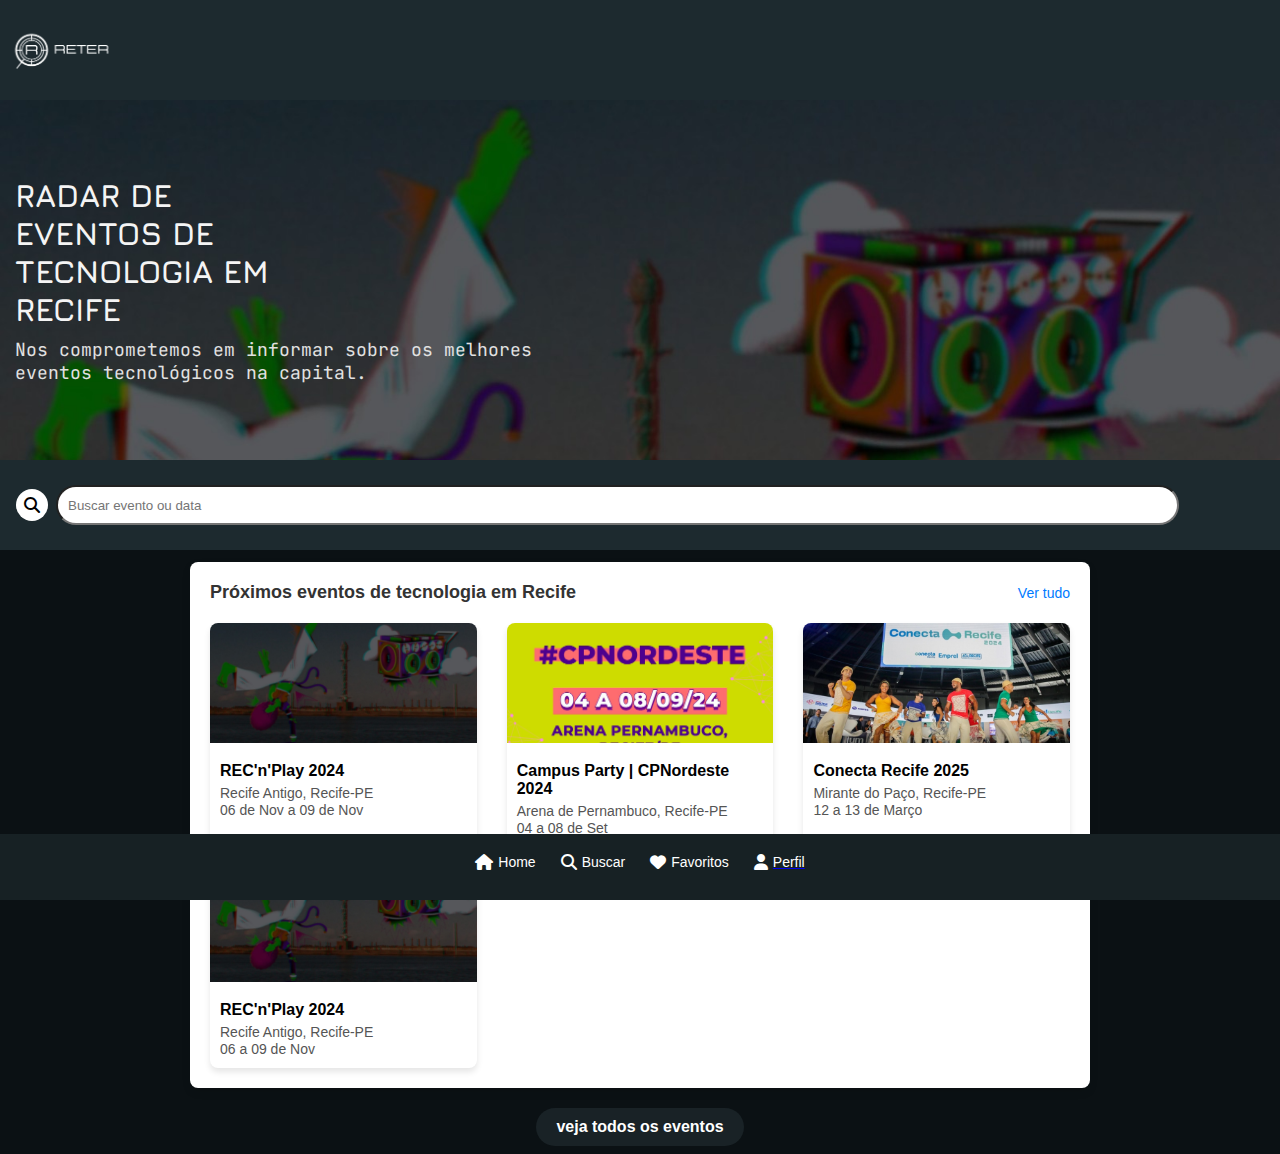
==== commit 63954711: "terminar tela de login" ====
--- a/index.html
+++ b/index.html
@@ -11,12 +11,12 @@
 <body>
     <div class="navbar">
         <div class="logo">
-            <img src="./img/logo.png" alt="Logo">
+            <img src="./img/logoo.png" alt="Logo">
         </div>
-        <div class="location">
+        <!-- <div class="location">
             <i class="fa-solid fa-location-dot"></i>
             <span>Recife</span>
-        </div>
+        </div> -->
     </div>
 
     <header class="header">
@@ -81,7 +81,9 @@
 
              <a href="#" class="botao">veja todos os eventos</a>
 
-    <main class="topo">
+<!-- codigo para pc -->
+
+    <!-- <main class="topo">
         <div class="botoes">
             <button class="botoes__app-store"></button> 
             <button class="botoes__play-store"></button>
@@ -96,15 +98,9 @@
             <p>Lorem ipsum</p> <p>Lorem ipsum</p>
             <p>Lorem ipsum</p>
         </div>
-    </section>
+    </section> -->
 
     <footer>
-        <div class="icons">
-            <i class="fas fa-facebook"></i>
-            <i class="fas fa-twitter"></i>
-            <i class="fas fa-instagram"></i>
-            <i class="fas fa-linkedin"></i>
-        </div>
         <div class="buttons">
             <button><i class="fas fa-home"></i> Home</button>
             <button><i class="fas fa-search"></i> Buscar</button>
--- a/style.css
+++ b/style.css
@@ -19,7 +19,7 @@
   display: flex;
   justify-content: space-between;
   align-items: center;
-  background-color: #0b1114;
+  background-color: #1d2a2f;
   padding: 10px 20px;
   box-sizing: border-box;
   max-width: 100%;
@@ -33,8 +33,11 @@
 }
 
 .logo img {
-  width: 120px;
+  width: 190px;
   margin-right: 10px;
+  position: relative;
+  top:5px;
+  right: 15px;
 }
 
 .location {
@@ -93,7 +96,7 @@
 .input-group {
   display: flex;
   align-items: center;
-  background-color: #0b1114;
+  background-color: #1d2a2f;
   padding: 8px 16px 8px 16px;
   gap: 8px;
   height: 10vh;
@@ -210,7 +213,7 @@
 main {
   padding: 20px;
   color: black;
-  background-color: #0b1114;
+  background-color: #1d2a2f;
 }
 
 .botoes {
@@ -240,6 +243,7 @@
 
 .conteudo {
   padding: 20px;
+  background-color:#1d2a2f;
 }
 
 hr {
@@ -264,7 +268,7 @@
   bottom: 0;
   left: 0;
   width: 100%;
-  background-color: #04090b;
+  background-color: #172124;
   font-size: 24px;
   text-decoration: none;
   justify-content: space-evenly;
@@ -284,13 +288,12 @@
   display: flex;
   position: relative;
   justify-content: space-evenly;
-  gap: 10px;
+  gap: 25px;
   margin-top: 10px;
-  right: 60px;
 }
 
 button {
-  background-color: black;
+  background-color: #172124;
   color: white;
   border: none;
   border-radius: 5px;
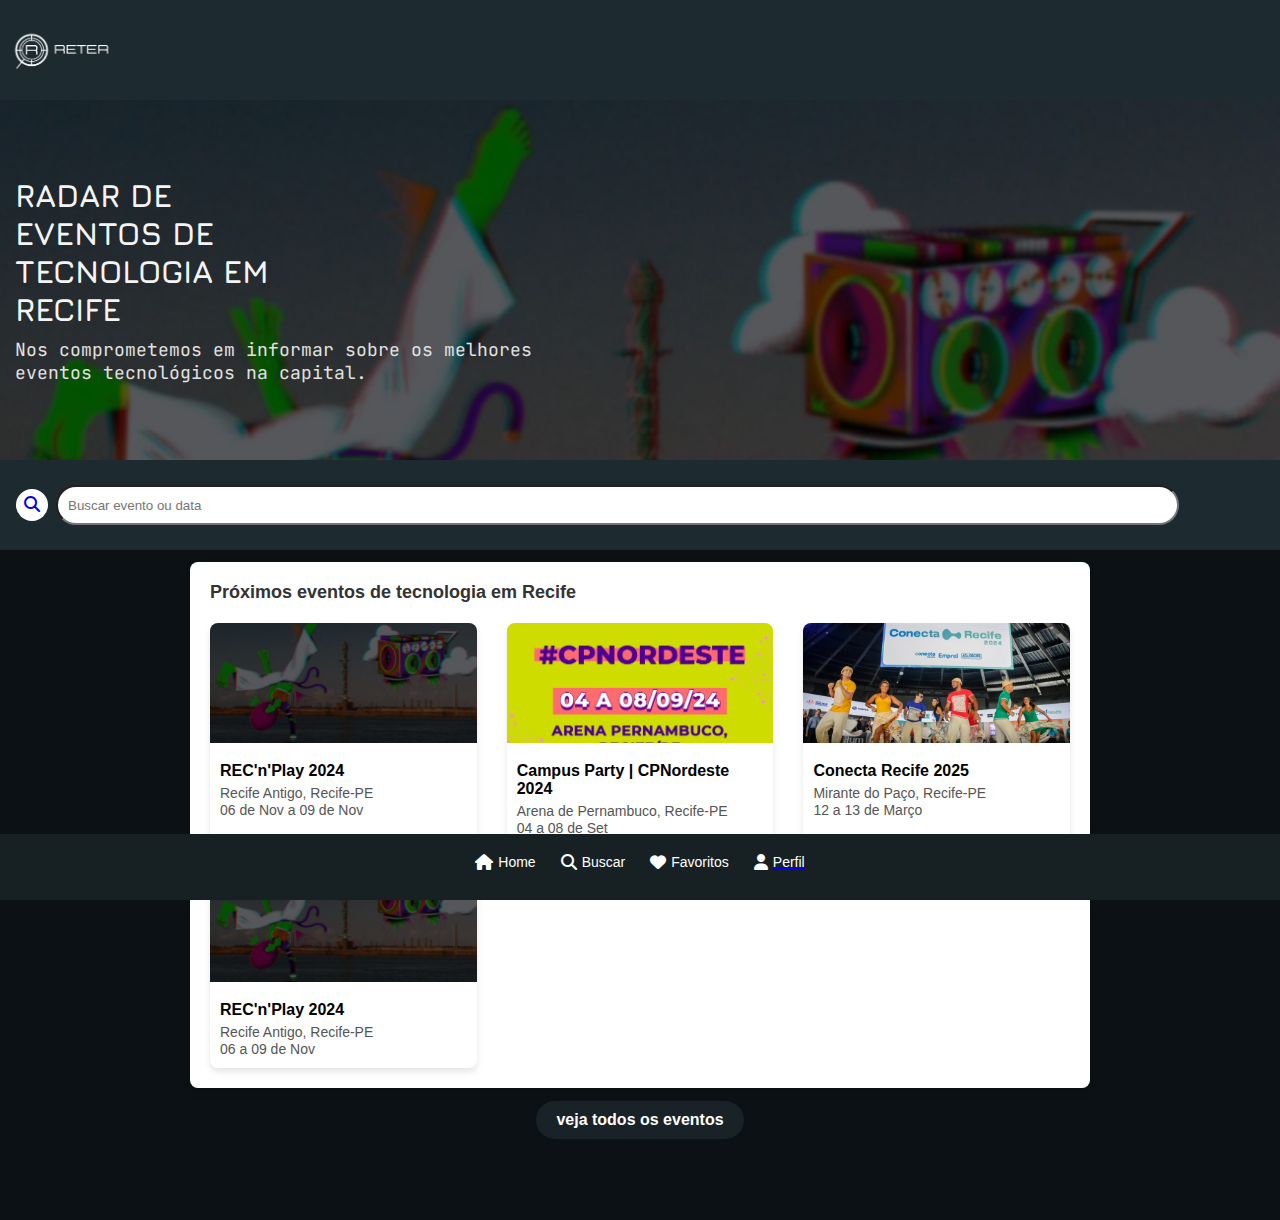
==== commit 3323c3c1: "decorar" ====
--- a/index.html
+++ b/index.html
@@ -3,7 +3,7 @@
 <head>
     <meta charset="UTF-8">
     <meta name="viewport" content="width=device-width, initial-scale=1.0">
-    <link rel="icon" href="./img/logo.png">
+    <link rel="icon" href="./img/iconlg.png">
     <link rel="stylesheet" href="style.css">
     <link rel="stylesheet" href="https://cdnjs.cloudflare.com/ajax/libs/font-awesome/6.5.1/css/all.min.css">
     <title> Reter App</title>
@@ -29,7 +29,7 @@
         <div id="container">
             <div class="input-group">
               <div class="input-icon">
-                 <i class="fa-solid fa-magnifying-glass"></i>
+                <a href="./login/login.html"> <i class="fa-solid fa-magnifying-glass"></i></a>
              </div>
              
              <input id="search" 
@@ -38,48 +38,54 @@
              placeholder="Buscar evento ou data">
          </div>
         
-             <section class="eventos">
-                 <div class="titulo">
-                     <h2>Próximos eventos de tecnologia em Recife</h2>
-                     <a href="#">Ver tudo</a>
-                 </div>
-                 <div class="eventos-container">
-                     <div class="card">
-                         <img src="./img/rec.jpeg" alt="REC'n'Play 2024">
-                         <div class="info">
-                             <h3>REC'n'Play 2024</h3>
-                             <p>Recife Antigo, Recife-PE</p>
-                             <span>06 de Nov a 09 de Nov</span>
-                         </div>
-                     </div>
-                     <div class="card">
-                         <img src="./img/cpb.jpg" alt="Campus Party | CPNordeste 2024">
-                         <div class="info">
-                             <h3>Campus Party | CPNordeste 2024</h3>
-                             <p>Arena de Pernambuco, Recife-PE</p>
-                             <span>04 a 08 de Set</span>
-                         </div>
-                     </div>
-                     <div class="card">
-                         <img src="./img/cnr.jpg" alt="Conecta Recife 2025">
-                         <div class="info">
-                             <h3>Conecta Recife 2025</h3>
-                             <p>Mirante do Paço, Recife-PE</p>
-                             <span>12 a 13 de Março</span>
-                         </div>
-                     </div>
-                     <div class="card">
-                         <img src="./img/rec.jpeg" alt="REC'n'Play 2024">
-                         <div class="info">
-                             <h3>REC'n'Play 2024</h3>
-                             <p>Recife Antigo, Recife-PE</p>
-                             <span> 06 a 09 de Nov</span>
-                         </div>
-                     </div>
-                 </div>
-             </section>
-
-             <a href="#" class="botao">veja todos os eventos</a>
+         <section class="eventos">
+            <div class="titulo">
+                <h2>Próximos eventos de tecnologia em Recife</h2>
+            </div>
+            <div class="eventos-container">
+                <!-- Card 1 -->
+                <a href="./login/login.html" class="card">
+                    <img src="./img/rec.jpeg" alt="REC'n'Play 2024">
+                    <div class="info">
+                        <h3>REC'n'Play 2024</h3>
+                        <p>Recife Antigo, Recife-PE</p>
+                        <span>06 de Nov a 09 de Nov</span>
+                    </div>
+                </a>
+        
+                <!-- Card 2 -->
+                <a href="./login/login.html" class="card">
+                    <img src="./img/cpb.jpg" alt="Campus Party | CPNordeste 2024">
+                    <div class="info">
+                        <h3>Campus Party | CPNordeste 2024</h3>
+                        <p>Arena de Pernambuco, Recife-PE</p>
+                        <span>04 a 08 de Set</span>
+                    </div>
+                </a>
+        
+                <!-- Card 3 -->
+                <a href="./login/login.html" class="card">
+                    <img src="./img/cnr.jpg" alt="Conecta Recife 2025">
+                    <div class="info">
+                        <h3>Conecta Recife 2025</h3>
+                        <p>Mirante do Paço, Recife-PE</p>
+                        <span>12 a 13 de Março</span>
+                    </div>
+                </a>
+        
+                <!-- Card 4 -->
+                <a href="./login/login.html" class="card">
+                    <img src="./img/rec.jpeg" alt="REC'n'Play 2024">
+                    <div class="info">
+                        <h3>REC'n'Play 2024</h3>
+                        <p>Recife Antigo, Recife-PE</p>
+                        <span>06 a 09 de Nov</span>
+                    </div>
+                </a>
+            </div>
+        </section>
+        
+             <a href="./login/login.html" class="botao">veja todos os eventos</a>
 
 <!-- codigo para pc -->
 
--- a/style.css
+++ b/style.css
@@ -12,7 +12,7 @@
   margin: 0;
   font-family: Arial, sans-serif;
   background-color: #0b1114;
-  min-height: 100%;
+  height: 100%;
 }
 .navbar {
   width: 100%;
@@ -169,6 +169,7 @@
   overflow: hidden;
   width: calc(50% - 10px);
   box-shadow: 0px 4px 6px rgba(0, 0, 0, 0.1);
+  text-decoration: none;
 }
 
 .card img {
@@ -184,6 +185,7 @@
 .info h3 {
   font-size: 16px;
   margin: 5px 0;
+  color: black;
 }
 
 .info p,
@@ -207,7 +209,7 @@
   position: relative;
   justify-content: center;
   align-items: center;
-  top: 12px;
+  top: 5px;
 }
 
 main {
@@ -223,7 +225,7 @@
   height: 5svh;
 }
 
-.botoes__app-store {
+/* .botoes__app-store {
   background-image: url(./img/app-store.png);
   background-size: cover;
   width: 13.4svh;
@@ -239,7 +241,7 @@
   height: 4svh;
   border: none;
   border-radius: 10px;
-}
+} */
 
 .conteudo {
   padding: 20px;
@@ -264,7 +266,7 @@
 }
 
 footer {
-  position: fixed;
+  position: sticky;
   bottom: 0;
   left: 0;
   width: 100%;
